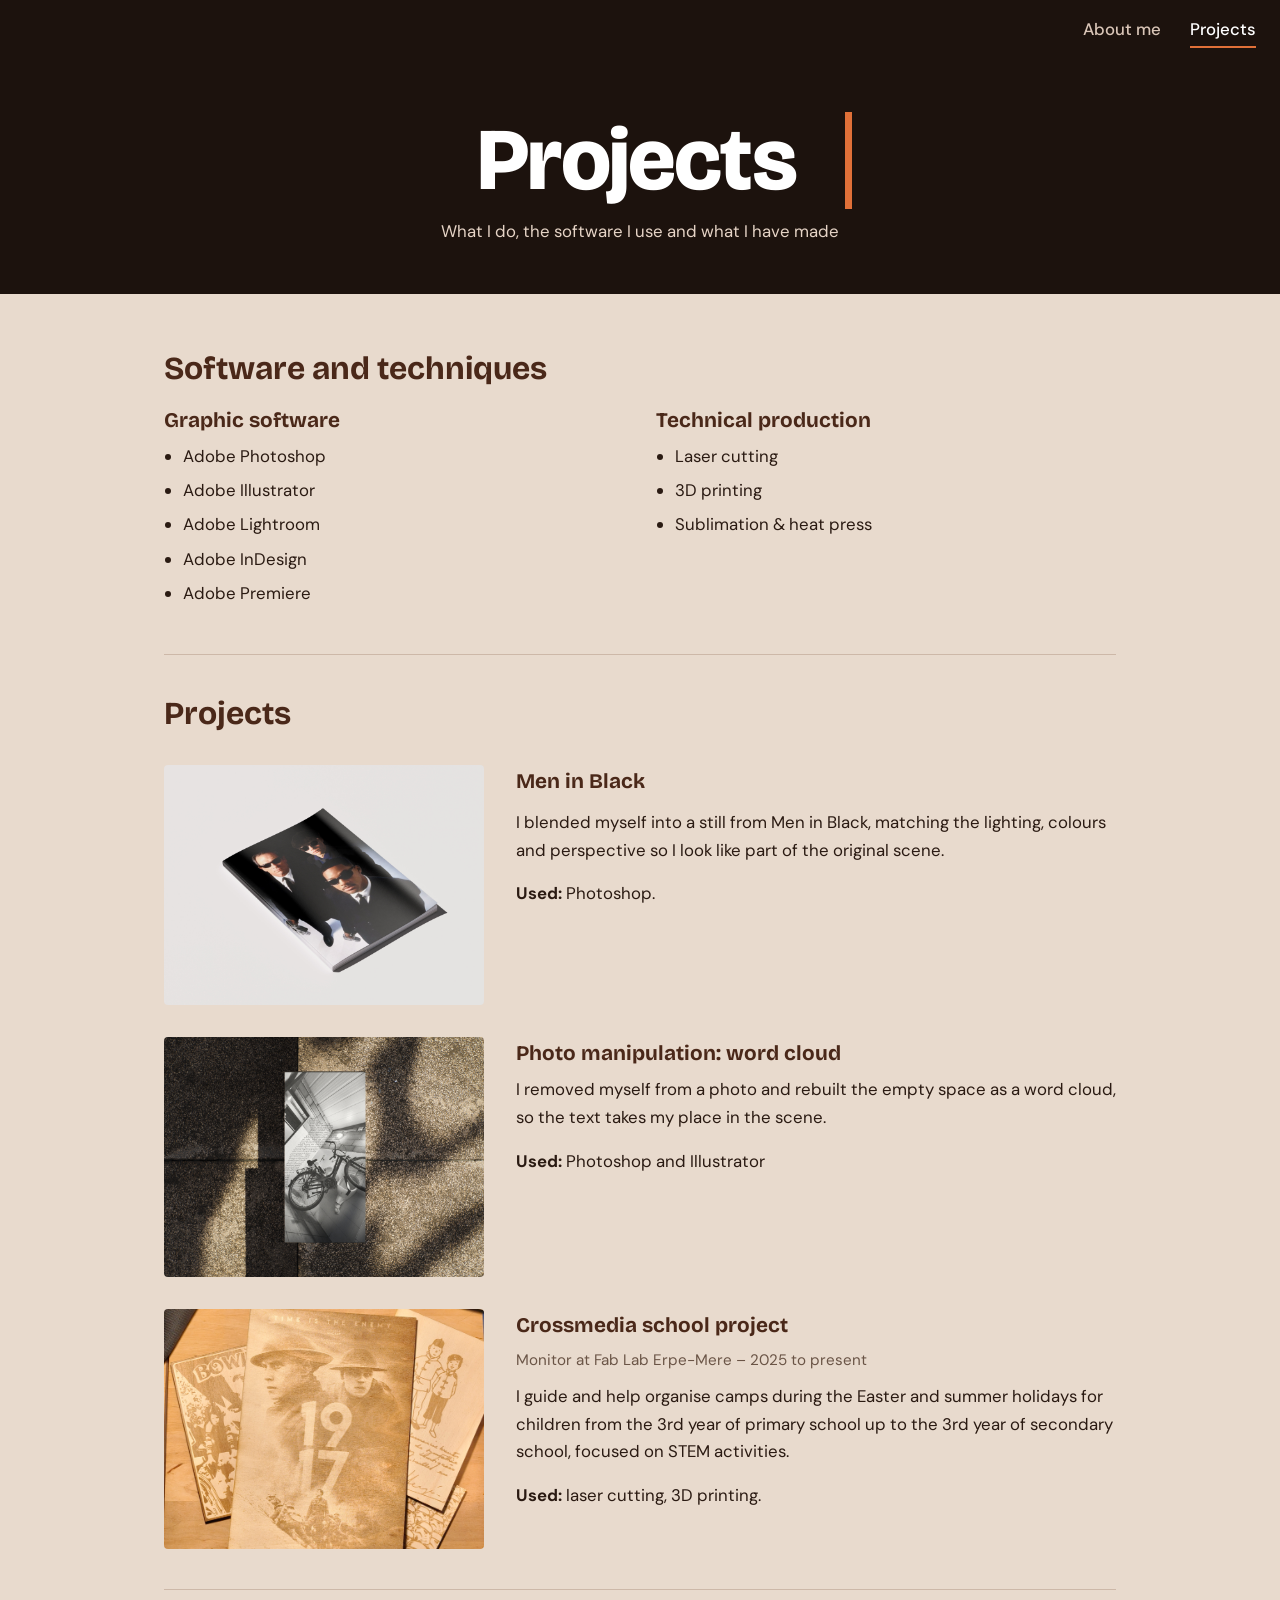
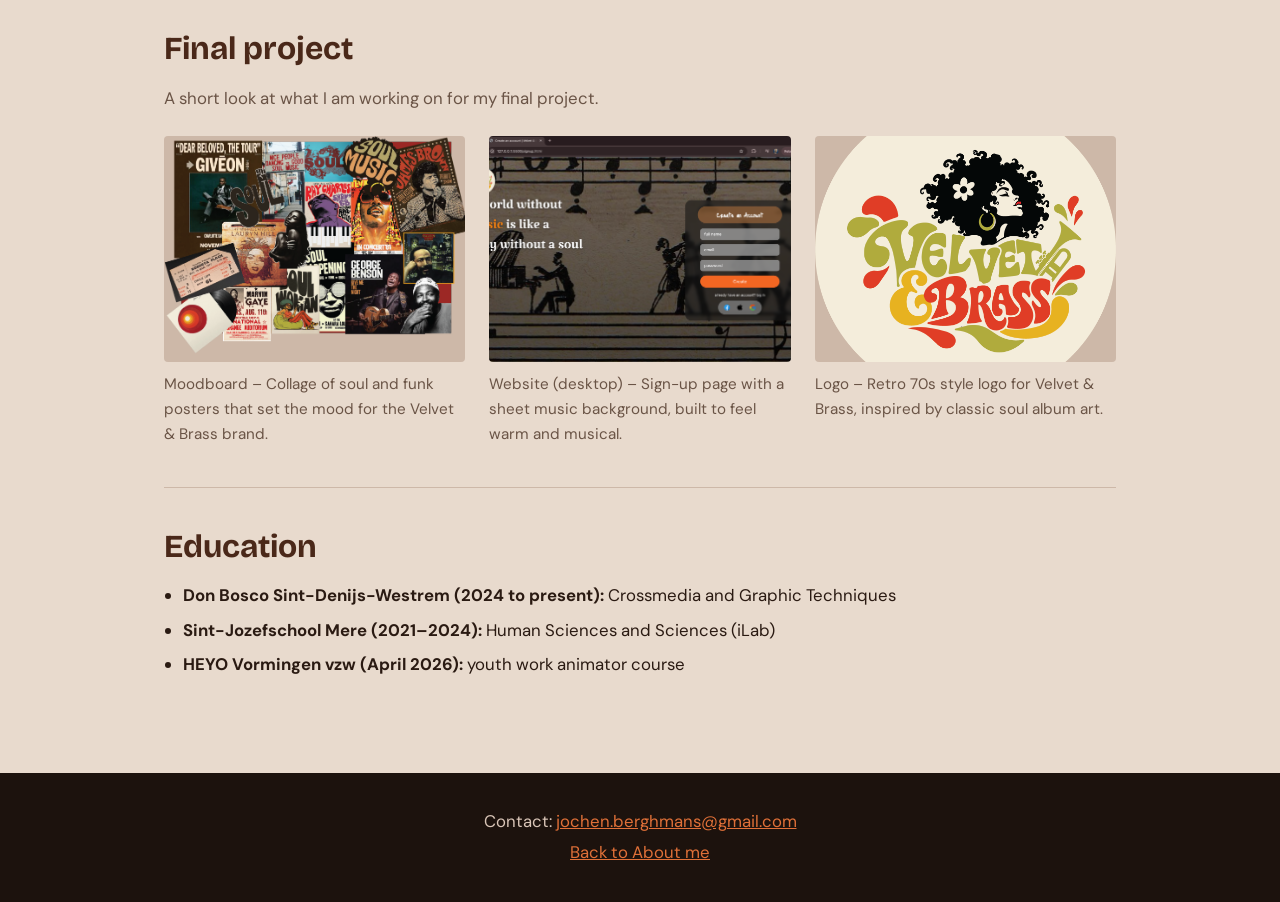
==== Projecten.html @ 5f54734e "first commit" ====
<!DOCTYPE html>
<html lang="en">
<head>
  <meta charset="UTF-8">
  <meta name="viewport" content="width=device-width, initial-scale=1">
  <title>Projects &ndash; Jochen Berghmans</title>
  <meta name="description" content="Projects by Jochen Berghmans: software I use, STEM camps at Fab Lab Erpe-Mere, scouts communication and my final project.">
  <link rel="preconnect" href="https://fonts.googleapis.com">
  <link rel="preconnect" href="https://fonts.gstatic.com" crossorigin>
  <link href="https://fonts.googleapis.com/css2?family=Bricolage+Grotesque:wght@500;700;800&family=DM+Sans:wght@400;500&display=swap" rel="stylesheet">
  <link rel="stylesheet" href="styles/styles.css">
</head>
<body>

  <nav class="menu">
    <a href="index.html">About me</a>
    <a href="projecten.html" class="actief">Projects</a>
  </nav>

  <header class="hero hero-klein">
    <!-- --n:8 = number of characters in "Projects" -->
    <h1 class="typen" style="--n:8">Projects</h1>
    <p class="hero-sub">What I do, the software I use and what I have made</p>
  </header>

  <main>

    <!-- SOFTWARE AND TECHNIQUES -->
    <section class="blok">
      <h2>Software and techniques</h2>
      <div class="twee-kolommen">
        <div>
          <h3>Graphic software</h3>
          <ul class="lijst">
            <li>Adobe Photoshop</li>
            <li>Adobe Illustrator</li>
            <li>Adobe Lightroom</li>
            <li>Adobe InDesign</li>
            <li>Adobe Premiere</li>
          </ul>
        </div>
        <div>
          <h3>Technical production</h3>
          <ul class="lijst">
            <li>Laser cutting</li>
            <li>3D printing</li>
            <li>Sublimation &amp; heat press</li>
          </ul>
        </div>
      </div>
    </section>

    <!-- PROJECTS: copy an <article> to add a project -->
    <section class="blok">
      <h2>Projects</h2>

      <article class="project">
        <div class="foto"><img src="images/Magazine_Mockup_1.jpg" alt="Magazine mockup"></div>
        <div>
          <h3>Men in Black</h3>
          <p class="meta"></p>
          <p>I blended myself into a still from Men in Black, matching the lighting, colours and perspective so I look like part of the original scene.</p>
          <p><strong>Used:</strong> Photoshop.</p>
        </div>
      </article>

      <article class="project">
        <div class="foto"><img src="images/woordenwolk2.jpg" alt="Word cloud"></div>
        <div>
          <h3>Photo manipulation: word cloud</h3>
          <p>I removed myself from a photo and rebuilt the empty space as a word cloud, so the text takes my place in the scene.</p>
          <p><strong>Used:</strong> Photoshop and Illustrator</p>
        </div>
      </article>

      <article class="project">
        <div class="foto"><img src="images/fablab.jpg" alt="fablab lazercut"></div>
        <div>
          <h3>Crossmedia school project</h3>
          <p class="meta">Monitor at Fab Lab Erpe-Mere &ndash; 2025 to present</p>
          <p>I guide and help organise camps during the Easter and summer holidays for children from the 3rd year of primary school up to the 3rd year of secondary school, focused on STEM activities.</p>
          <p><strong>Used:</strong> laser cutting, 3D printing.</p>
        </div>
      </article>
    </section>

    <!-- FINAL PROJECT -->
    <section class="blok">
      <h2>Final project</h2>
      <p class="intro">A short look at what I am working on for my final project.</p>
      <div class="galerij">
        <figure>
          <div class="foto"><img src="images/moodboard.png" alt="Moodboard"></div>
          <figcaption>Moodboard &ndash; Collage of soul and funk posters that set the mood for the Velvet & Brass brand.</figcaption>
        </figure>
        <figure>
          <div class="foto"><img src="images/log%20in%20desktop.png" alt="Website login page on desktop"></div>
          <figcaption>Website (desktop) &ndash; Sign-up page with a sheet music background, built to feel warm and musical.</figcaption>
        </figure>
        <figure>
          <div class="foto"><img src="images/logobogo.png" alt="Logo"></div>
          <figcaption>Logo &ndash; Retro 70s style logo for Velvet & Brass, inspired by classic soul album art.</figcaption>
        </figure>
      </div>
    </section>

    <!-- EDUCATION -->
    <section class="blok">
      <h2>Education</h2>
      <ul class="lijst">
        <li><strong>Don Bosco Sint-Denijs-Westrem (2024 to present):</strong> Crossmedia and Graphic Techniques</li>
        <li><strong>Sint-Jozefschool Mere (2021&ndash;2024):</strong> Human Sciences and Sciences (iLab)</li>
        <li><strong>HEYO Vormingen vzw (April 2026):</strong> youth work animator course</li>
      </ul>
    </section>

  </main>

  <footer>
    <p>Contact: <a href="mailto:jochen.berghmans@gmail.com">jochen.berghmans@gmail.com</a></p>
    <p><a href="index.html">Back to About me</a></p>
  </footer>

</body>
</html>
---- styles/styles.css ----
/* ==========================================================
   STYLES FOR PORTFOLIO JOCHEN
   Colours and fonts are at the top. Palette based on the
   "Velvet & Brass" example: orange, red, brown and sand.
   ========================================================== */

:root {
  --achtergrond: #e8dacd;   /* page (soft sand) */
  --licht: #f3ebe3;         /* hobby chips */
  --tekst: #2a1a12;         /* body text */
  --tekst-zacht: #6a5446;   /* captions */
  --kop: #4a2819;           /* headings (dark brown) */
  --donker: #1c120d;        /* menu, header, footer */
  --accent: #e07038;        /* orange: lines, cursor */
  --rood: #8c3029;          /* links on light background */
  --lijn: #cdb8a8;          /* thin lines, empty photo boxes */
  --kop-font: "Bricolage Grotesque", Arial, sans-serif;
  --tekst-font: "DM Sans", Arial, sans-serif;
}

* { box-sizing: border-box; }

body {
  margin: 0;
  font-family: var(--tekst-font);
  font-size: 1.05rem;
  line-height: 1.65;
  color: var(--tekst);
  background: var(--achtergrond);
}

img { max-width: 100%; display: block; }
a { color: var(--rood); }

a:focus-visible {
  outline: 3px solid var(--accent);
  outline-offset: 3px;
}

/* ---------- MENU ---------- */
.menu {
  display: flex;
  justify-content: flex-end;
  gap: 1.8rem;
  padding: 1rem 1.5rem;
  background: var(--donker);
}
.menu a {
  position: relative;
  color: #d9c5b7;
  text-decoration: none;
  font-weight: 500;
  padding-bottom: 4px;
}
.menu a:hover, .menu a.actief { color: #fff; }

/* The orange line slides slowly over the word on hover */
.menu a::after {
  content: "";
  position: absolute;
  left: 0;
  bottom: 0;
  width: 100%;
  height: 2px;
  background: var(--accent);
  transform: scaleX(0);
  transform-origin: right;
  transition: transform 0.7s ease;
}
.menu a:hover::after,
.menu a.actief::after {
  transform: scaleX(1);
  transform-origin: left;
}

/* ---------- HEADER / HERO ---------- */
/* The car photo: images/auto.jpg. The dark layer on top keeps it subtle
   and makes the white text easy to read. Make it lighter by lowering the
   .35 and .8 numbers. */
.hero {
  position: relative;
  overflow: hidden;
  min-height: 22rem;
  display: flex;
  flex-direction: column;
  justify-content: flex-end;
  align-items: center;
  padding: 3rem 1.5rem 2.5rem;
  text-align: center;
  color: #fff;
  background: var(--donker);
}
.hero-foto {
  position: absolute;
  inset: 0;
  width: 100%;
  height: 100%;
  object-fit: cover;
}
.hero::before {
  content: "";
  position: absolute;
  inset: 0;
  background: linear-gradient(to bottom, rgba(28, 18, 13, 0.35), rgba(28, 18, 13, 0.8));
}
.hero > *:not(.hero-foto) { position: relative; }
.hero-klein {
  min-height: 0;
  justify-content: center;
  padding: 3rem 1.5rem;
}
 
.hero h1 {
  margin: 0;
  font-family: var(--kop-font);
  font-weight: 800;
  font-size: clamp(2.4rem, 9vw, 5.5rem);
  letter-spacing: -0.02em;
  line-height: 1.1;
}
.hero-sub {
  margin: 0.6rem 0 1.5rem;
  color: #e6d4c6;
}
.hero-klein .hero-sub { margin-bottom: 0; }
 
/* Typing effect. --n (set in the HTML) = number of characters. */
.typen {
  display: inline-block;
  overflow: hidden;
  white-space: nowrap;
  max-width: 100%;
  width: calc(var(--n) * 1ch);
  border-right: 0.08em solid var(--accent);
  animation:
    typen 2.2s steps(var(--n)) 0.4s both,
    knipper 0.8s step-end infinite;
}
@keyframes typen {
  from { width: 0; }
  to   { width: calc(var(--n) * 1ch); }
}
@keyframes knipper {
  50% { border-color: transparent; }
}

/* Frosted glass button (works because the photo is behind it) */
.knop-glas {
  display: inline-block;
  padding: 0.8rem 1.8rem;
  color: #fff;
  text-decoration: none;
  font-weight: 500;
  background: rgba(255, 255, 255, 0.12);
  border: 1px solid rgba(255, 255, 255, 0.35);
  border-radius: 999px;
  -webkit-backdrop-filter: blur(10px);
  backdrop-filter: blur(10px);
  transition: background 0.4s ease, border-color 0.4s ease;
}
.knop-glas:hover {
  background: rgba(224, 112, 56, 0.35);
  border-color: rgba(224, 112, 56, 0.8);
}
.knop-glas:focus-visible { outline-color: #fff; }

/* ---------- CONTENT ---------- */
main {
  max-width: 1000px;
  margin: 0 auto;
  padding: 1rem 1.5rem 3rem;
}

.blok { padding: 2.5rem 0; }
.blok + .blok { border-top: 1px solid var(--lijn); }

h2 {
  margin: 0 0 1rem;
  font-family: var(--kop-font);
  font-size: 2rem;
  line-height: 1.2;
  color: var(--kop);
}
h3 {
  margin: 0 0 0.3rem;
  font-family: var(--kop-font);
  font-size: 1.3rem;
  color: var(--kop);
}

p { max-width: 65ch; margin: 0 0 1rem; }
.intro, .meta { color: var(--tekst-zacht); }
.meta { font-size: 0.95rem; margin-bottom: 0.6rem; }

/* ---------- PHOTOS: slowly grow on hover ---------- */
.foto {
  overflow: hidden;
  border-radius: 4px;
  background: var(--lijn);
}
.foto img {
  width: 100%;
  aspect-ratio: 4 / 3;
  object-fit: cover;
  transition: transform 1.2s ease;
}
.foto:hover img { transform: scale(1.1); }

/* ---------- ABOUT ME ---------- */
.over-mij {
  display: grid;
  grid-template-columns: 280px 1fr;
  gap: 2.5rem;
  align-items: start;
}
.portret img { aspect-ratio: 4 / 5; }

.over-mij h3 { margin-top: 1.5rem; }

.hobbys {
  list-style: none;
  padding: 0;
  margin: 0.6rem 0 0;
  display: flex;
  flex-wrap: wrap;
  gap: 0.6rem;
}
.hobbys li {
  padding: 0.4rem 1rem;
  background: var(--licht);
  border: 1px solid var(--lijn);
  border-radius: 999px;
}

/* ---------- GALLERY ---------- */
.galerij {
  display: grid;
  grid-template-columns: repeat(auto-fit, minmax(260px, 1fr));
  gap: 1.5rem;
  margin-top: 1.5rem;
}
.galerij figure { margin: 0; }
.galerij figcaption {
  margin-top: 0.6rem;
  font-size: 0.95rem;
  color: var(--tekst-zacht);
}

/* ---------- PROJECTS ---------- */
.project {
  display: grid;
  grid-template-columns: 320px 1fr;
  gap: 2rem;
  align-items: start;
  margin-top: 2rem;
}

.twee-kolommen {
  display: grid;
  grid-template-columns: repeat(auto-fit, minmax(240px, 1fr));
  gap: 2rem;
}
.lijst { padding-left: 1.2rem; margin: 0; }
.lijst li { margin-bottom: 0.4rem; }

/* ---------- FOOTER ---------- */
footer {
  background: var(--donker);
  color: #d9c5b7;
  text-align: center;
  padding: 2rem 1.5rem;
}
footer p { margin: 0.2rem auto; }
footer a { color: var(--accent); }

/* ---------- PHONE / SMALL SCREEN ---------- */
@media (max-width: 720px) {
  .over-mij, .project { grid-template-columns: 1fr; }
  .portret { max-width: 280px; }
  .menu { justify-content: center; }
  .hero { min-height: 60vh; }
}

/* No animation for people who prefer less motion */
@media (prefers-reduced-motion: reduce) {
  .typen { animation: none; }
  .foto img, .menu a::after, .knop-glas { transition: none; }
}
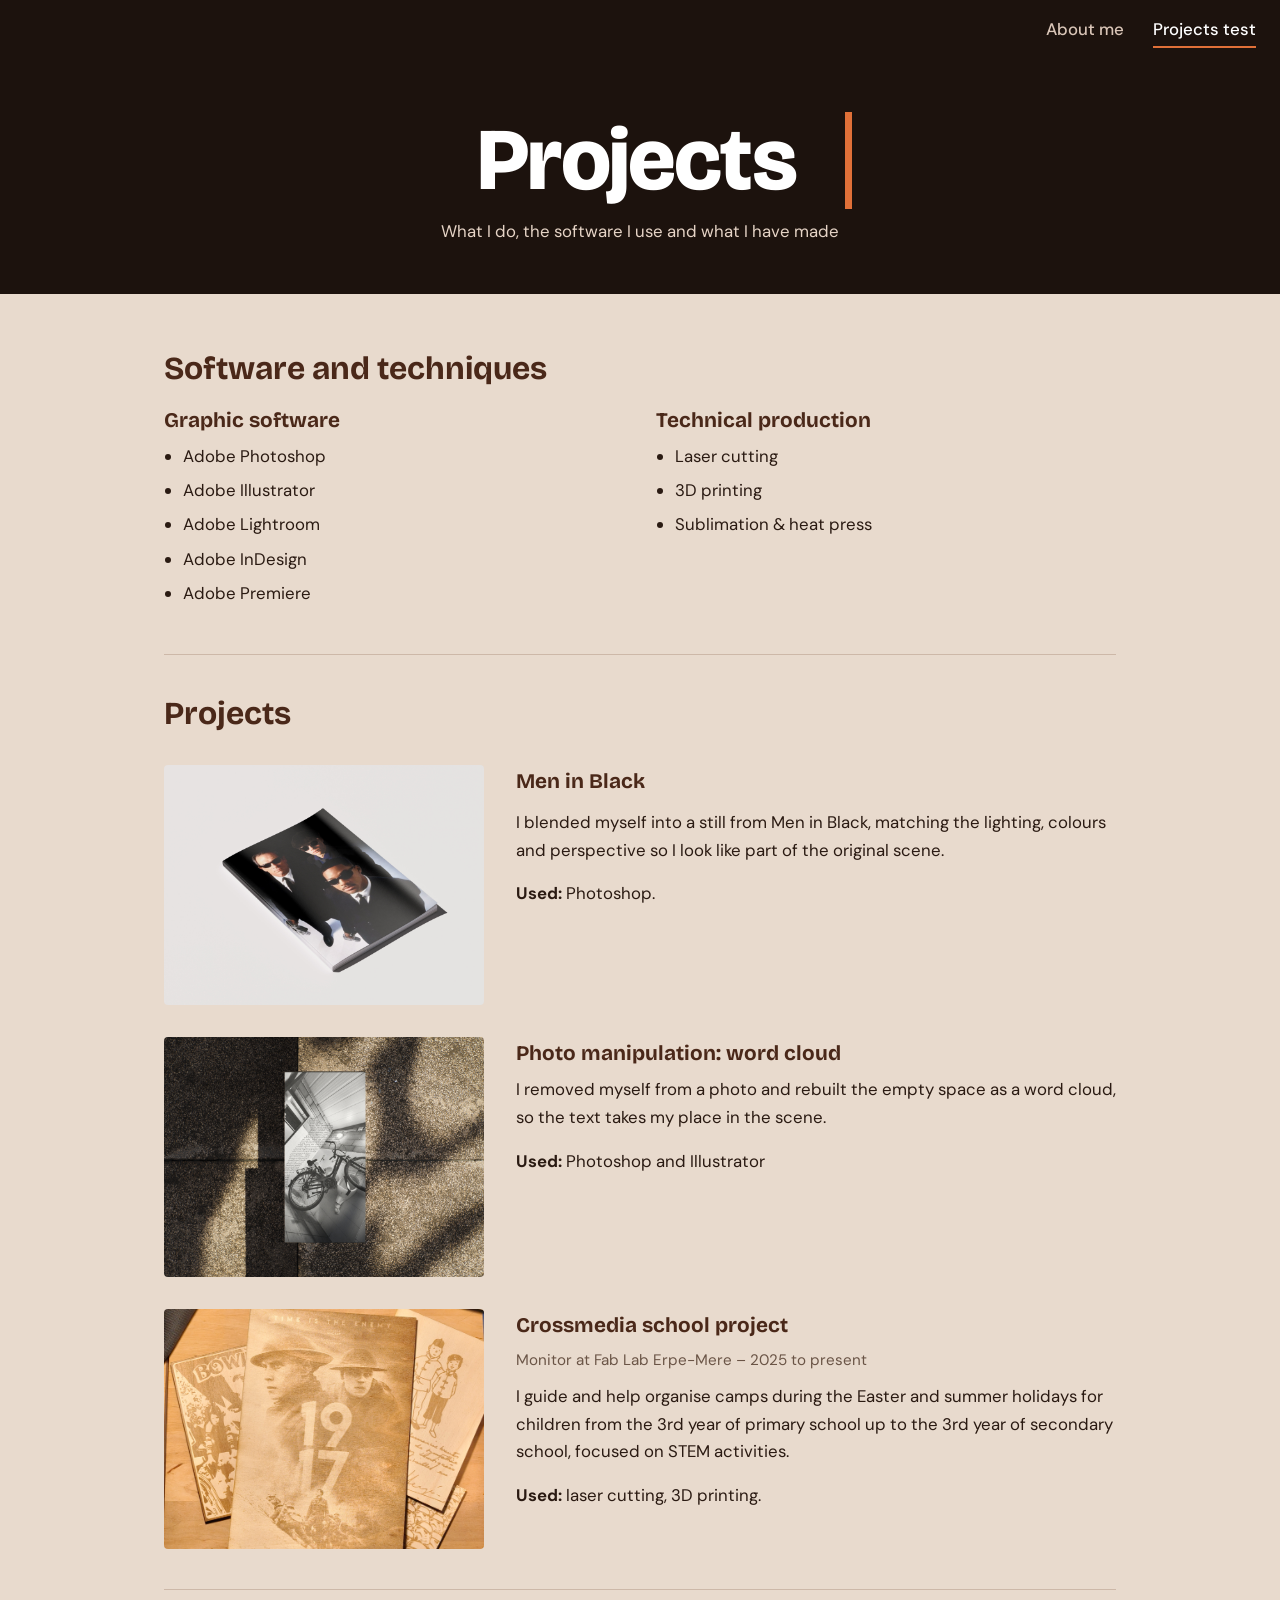
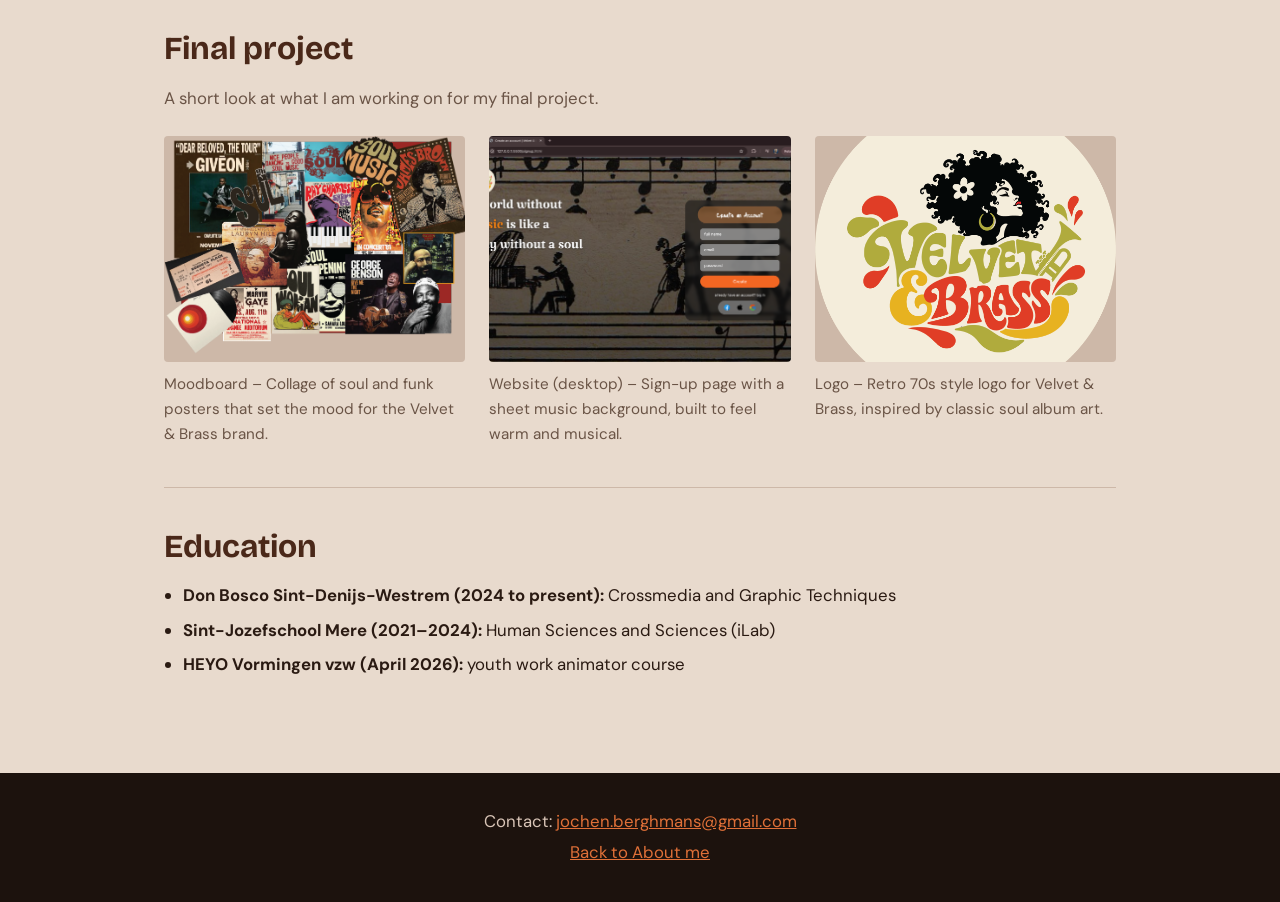
==== commit 2ebb3933: "changes" ====
--- a/Projecten.html
+++ b/Projecten.html
@@ -14,7 +14,7 @@
 
   <nav class="menu">
     <a href="index.html">About me</a>
-    <a href="projecten.html" class="actief">Projects</a>
+    <a href="projecten.html" class="actief">Projects test</a>
   </nav>
 
   <header class="hero hero-klein">
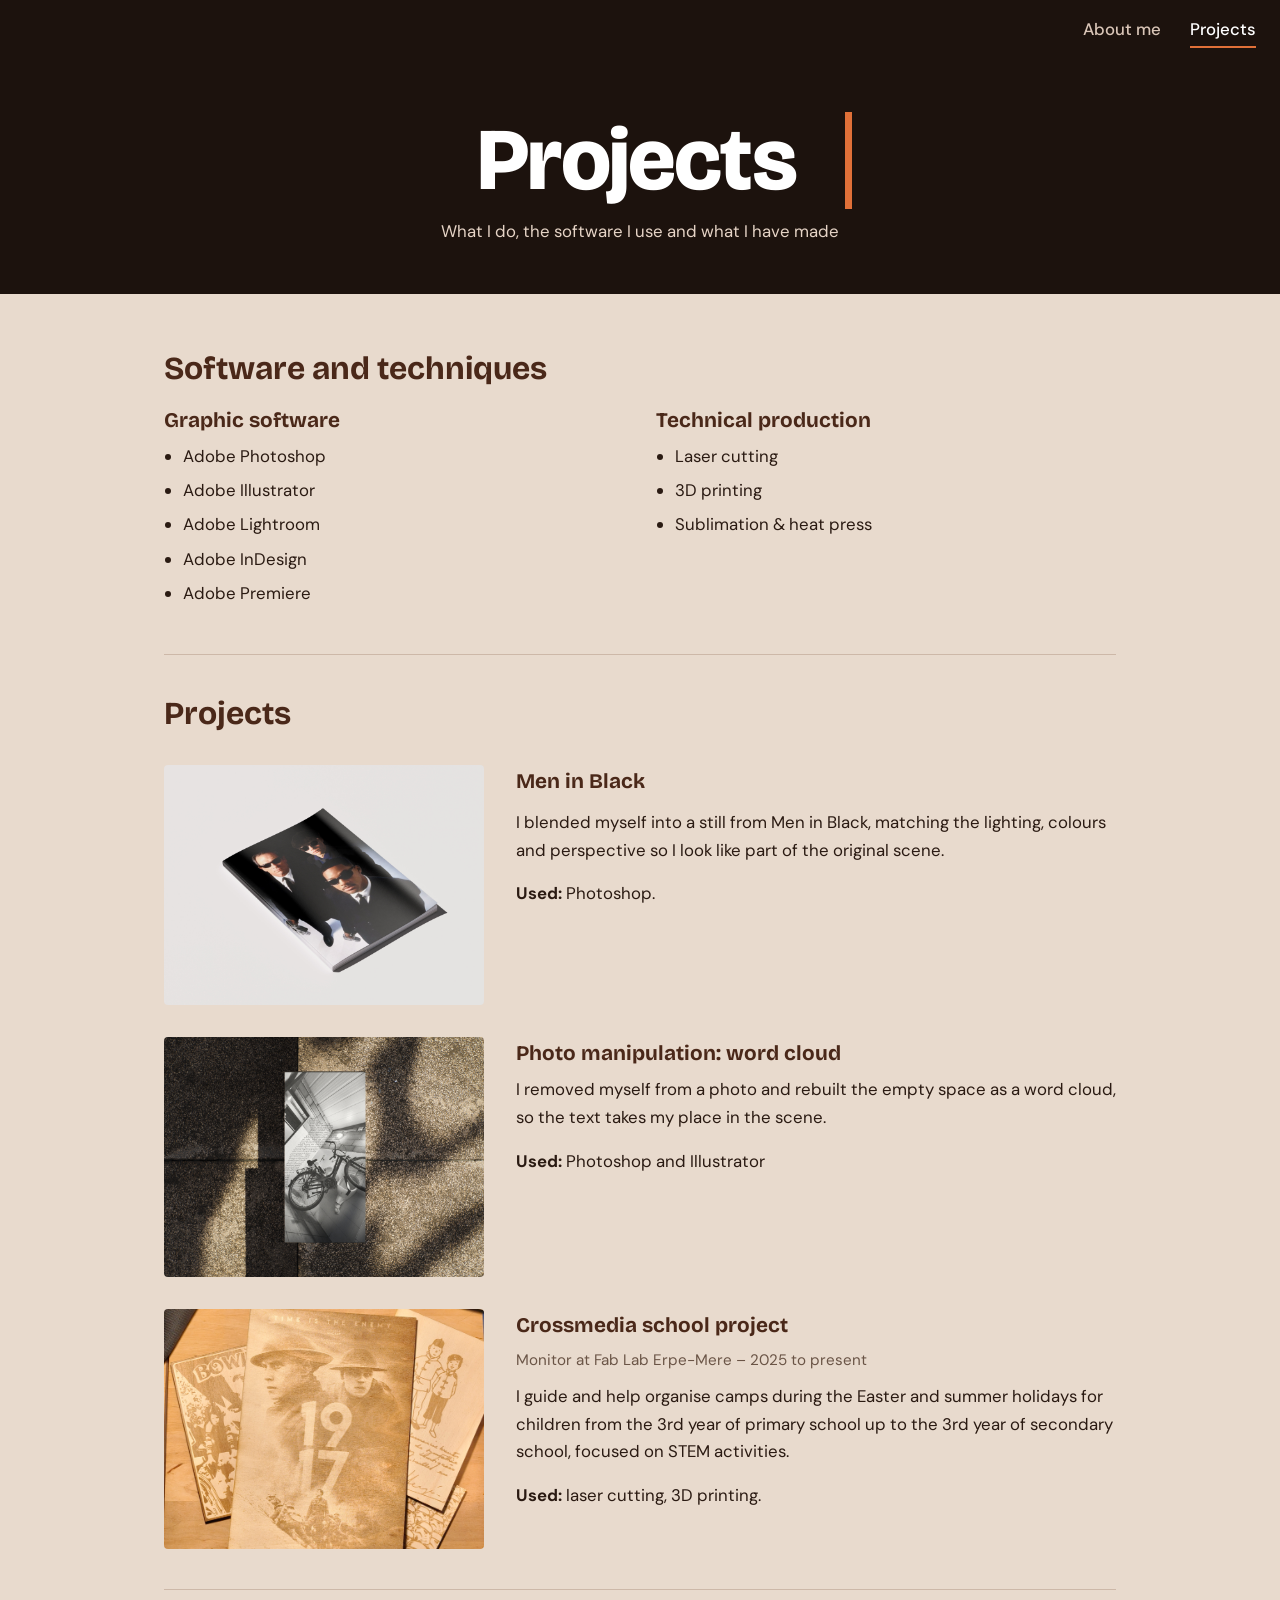
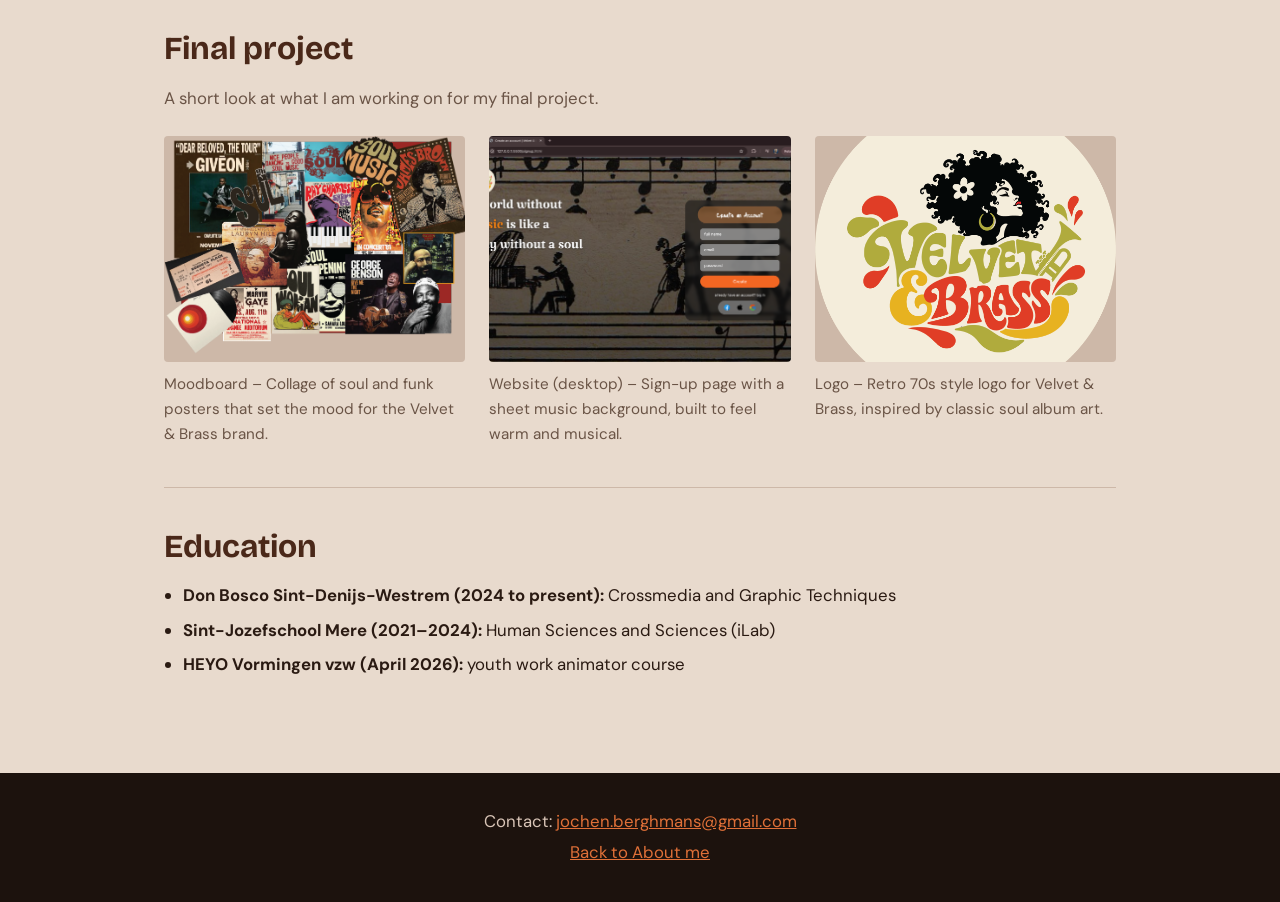
==== commit 28b12bc0: "changes" ====
--- a/Projecten.html
+++ b/Projecten.html
@@ -14,7 +14,7 @@
 
   <nav class="menu">
     <a href="index.html">About me</a>
-    <a href="projecten.html" class="actief">Projects test</a>
+    <a href="projecten.html" class="actief">Projects</a>
   </nav>
 
   <header class="hero hero-klein">
